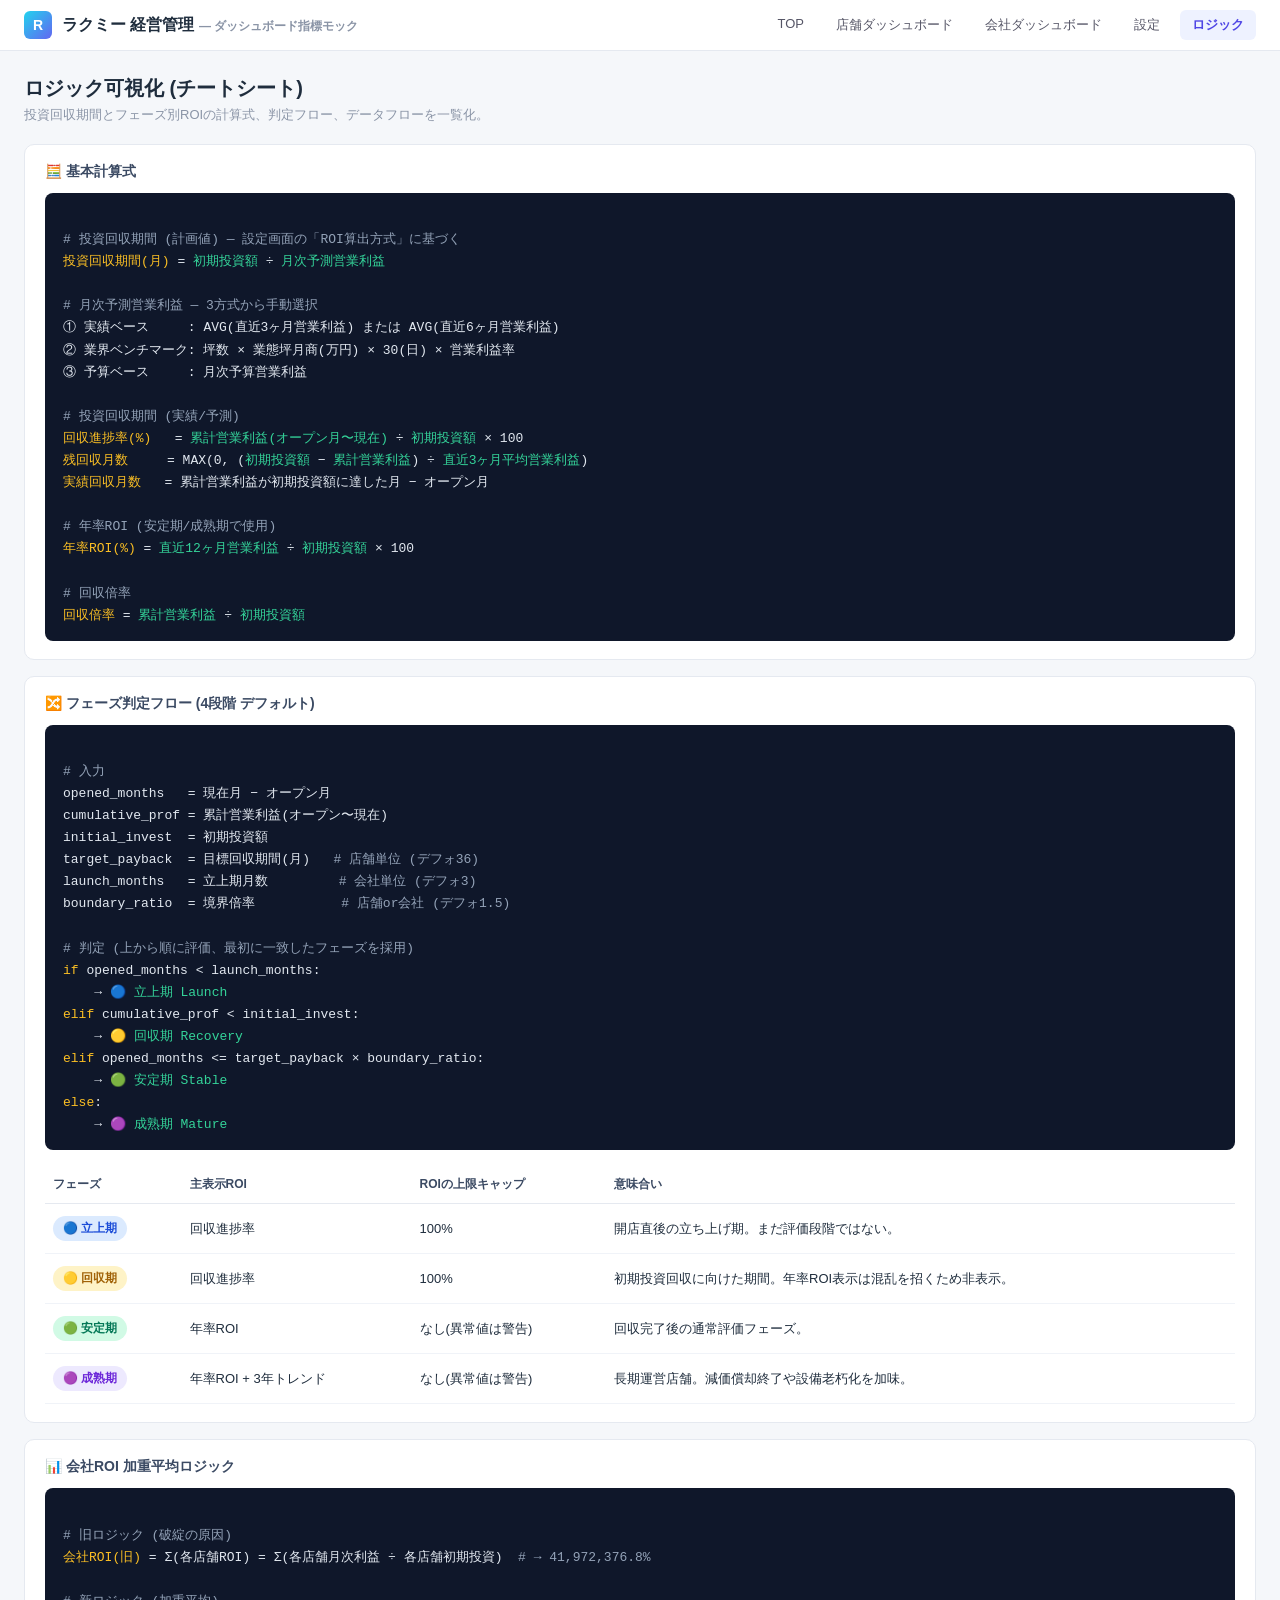
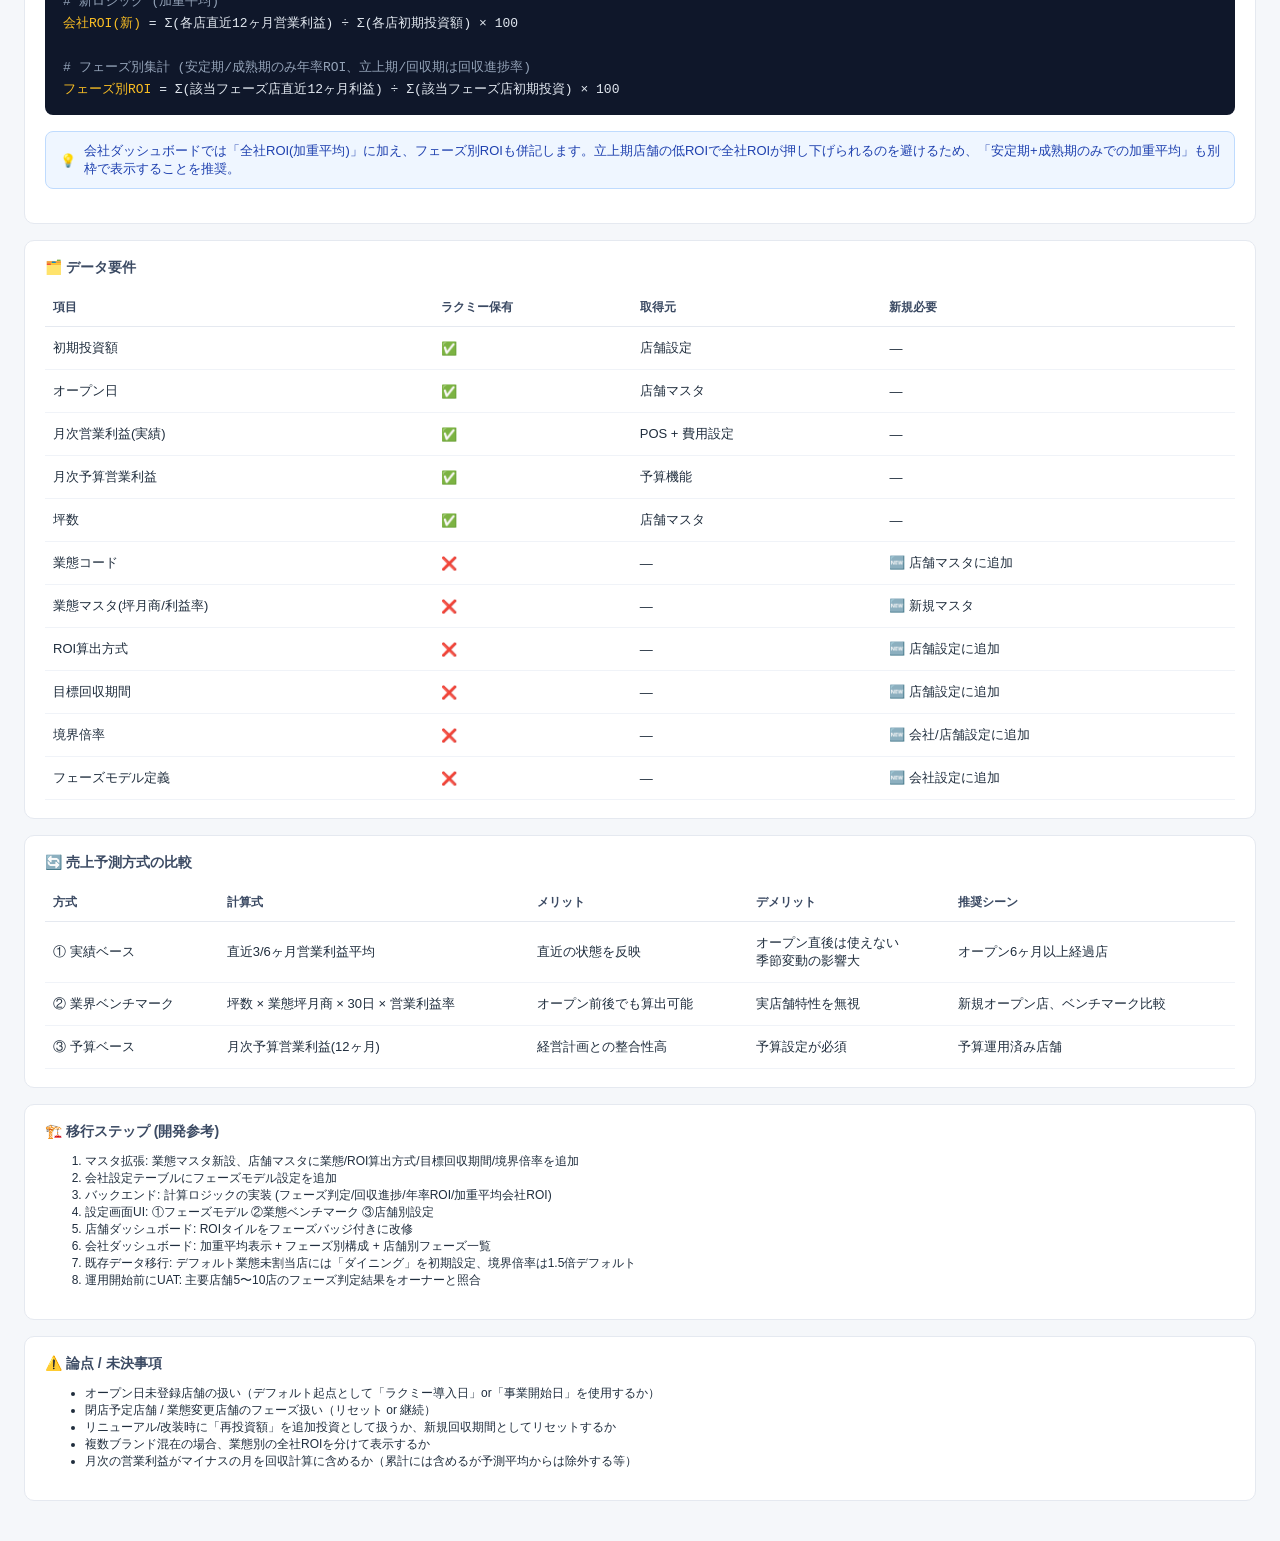
==== logic-cheatsheet.html @ 65748db6 "feat: フェーズ別ROI仕様モック 初版 現行ROIロジック(単月営業利益÷初期投資)の構造破綻(41,972,376.8%等)を解決するため、 投資回収期間ベースのフェーズ別ROI表示仕様を提案" ====
<!doctype html>
<html lang="ja">
<head>
<meta charset="utf-8">
<meta name="viewport" content="width=device-width,initial-scale=1">
<title>ロジック可視化 | フェーズ別ROIモック</title>
<link rel="stylesheet" href="assets/style.css">
</head>
<body>

<div class="topbar">
  <div class="brand">
    <span class="logo">R</span>
    <span>ラクミー 経営管理 <span class="muted small">— ダッシュボード指標モック</span></span>
  </div>
  <nav>
    <a href="index.html">TOP</a>
    <a href="shop-dashboard.html">店舗ダッシュボード</a>
    <a href="company-dashboard.html">会社ダッシュボード</a>
    <a href="settings.html">設定</a>
    <a href="logic-cheatsheet.html" class="active">ロジック</a>
  </nav>
</div>

<div class="page">
  <h1 class="page-title">ロジック可視化 (チートシート)</h1>
  <p class="page-sub">投資回収期間とフェーズ別ROIの計算式、判定フロー、データフローを一覧化。</p>

  <div class="card">
    <h2>🧮 基本計算式</h2>
    <div class="formula">
<span class="c"># 投資回収期間 (計画値) — 設定画面の「ROI算出方式」に基づく</span>
<span class="k">投資回収期間(月)</span> = <span class="n">初期投資額</span> ÷ <span class="n">月次予測営業利益</span>

<span class="c"># 月次予測営業利益 — 3方式から手動選択</span>
① 実績ベース     : AVG(直近3ヶ月営業利益) または AVG(直近6ヶ月営業利益)
② 業界ベンチマーク: 坪数 × 業態坪月商(万円) × 30(日) × 営業利益率
③ 予算ベース     : 月次予算営業利益

<span class="c"># 投資回収期間 (実績/予測)</span>
<span class="k">回収進捗率(%)</span>   = <span class="n">累計営業利益(オープン月〜現在)</span> ÷ <span class="n">初期投資額</span> × 100
<span class="k">残回収月数</span>     = MAX(0, (<span class="n">初期投資額</span> − <span class="n">累計営業利益</span>) ÷ <span class="n">直近3ヶ月平均営業利益</span>)
<span class="k">実績回収月数</span>   = 累計営業利益が初期投資額に達した月 − オープン月

<span class="c"># 年率ROI (安定期/成熟期で使用)</span>
<span class="k">年率ROI(%)</span> = <span class="n">直近12ヶ月営業利益</span> ÷ <span class="n">初期投資額</span> × 100

<span class="c"># 回収倍率</span>
<span class="k">回収倍率</span> = <span class="n">累計営業利益</span> ÷ <span class="n">初期投資額</span>
</div>
  </div>

  <div class="card">
    <h2>🔀 フェーズ判定フロー (4段階 デフォルト)</h2>
    <div class="formula">
<span class="c"># 入力</span>
opened_months   = 現在月 − オープン月
cumulative_prof = 累計営業利益(オープン〜現在)
initial_invest  = 初期投資額
target_payback  = 目標回収期間(月)   <span class="c"># 店舗単位 (デフォ36)</span>
launch_months   = 立上期月数         <span class="c"># 会社単位 (デフォ3)</span>
boundary_ratio  = 境界倍率           <span class="c"># 店舗or会社 (デフォ1.5)</span>

<span class="c"># 判定 (上から順に評価、最初に一致したフェーズを採用)</span>
<span class="k">if</span> opened_months &lt; launch_months:
    → <span class="n">🔵 立上期 Launch</span>
<span class="k">elif</span> cumulative_prof &lt; initial_invest:
    → <span class="n">🟡 回収期 Recovery</span>
<span class="k">elif</span> opened_months &lt;= target_payback × boundary_ratio:
    → <span class="n">🟢 安定期 Stable</span>
<span class="k">else</span>:
    → <span class="n">🟣 成熟期 Mature</span>
</div>

    <div class="mt-16">
      <table class="data">
        <thead>
          <tr><th>フェーズ</th><th>主表示ROI</th><th>ROIの上限キャップ</th><th>意味合い</th></tr>
        </thead>
        <tbody>
          <tr>
            <td><span class="phase-badge phase-launch">🔵 立上期</span></td>
            <td>回収進捗率</td>
            <td>100%</td>
            <td>開店直後の立ち上げ期。まだ評価段階ではない。</td>
          </tr>
          <tr>
            <td><span class="phase-badge phase-recovery">🟡 回収期</span></td>
            <td>回収進捗率</td>
            <td>100%</td>
            <td>初期投資回収に向けた期間。年率ROI表示は混乱を招くため非表示。</td>
          </tr>
          <tr>
            <td><span class="phase-badge phase-stable">🟢 安定期</span></td>
            <td>年率ROI</td>
            <td>なし(異常値は警告)</td>
            <td>回収完了後の通常評価フェーズ。</td>
          </tr>
          <tr>
            <td><span class="phase-badge phase-mature">🟣 成熟期</span></td>
            <td>年率ROI + 3年トレンド</td>
            <td>なし(異常値は警告)</td>
            <td>長期運営店舗。減価償却終了や設備老朽化を加味。</td>
          </tr>
        </tbody>
      </table>
    </div>
  </div>

  <div class="card">
    <h2>📊 会社ROI 加重平均ロジック</h2>
    <div class="formula">
<span class="c"># 旧ロジック (破綻の原因)</span>
<span class="k">会社ROI(旧)</span> = Σ(各店舗ROI) = Σ(各店舗月次利益 ÷ 各店舗初期投資)  <span class="c"># → 41,972,376.8%</span>

<span class="c"># 新ロジック (加重平均)</span>
<span class="k">会社ROI(新)</span> = Σ(各店直近12ヶ月営業利益) ÷ Σ(各店初期投資額) × 100

<span class="c"># フェーズ別集計 (安定期/成熟期のみ年率ROI、立上期/回収期は回収進捗率)</span>
<span class="k">フェーズ別ROI</span> = Σ(該当フェーズ店直近12ヶ月利益) ÷ Σ(該当フェーズ店初期投資) × 100
</div>

    <div class="info-banner mt-16">
      <span>💡</span>
      <span>会社ダッシュボードでは「全社ROI(加重平均)」に加え、フェーズ別ROIも併記します。立上期店舗の低ROIで全社ROIが押し下げられるのを避けるため、「安定期+成熟期のみでの加重平均」も別枠で表示することを推奨。</span>
    </div>
  </div>

  <div class="card">
    <h2>🗂️ データ要件</h2>
    <table class="data">
      <thead>
        <tr><th>項目</th><th>ラクミー保有</th><th>取得元</th><th>新規必要</th></tr>
      </thead>
      <tbody>
        <tr><td>初期投資額</td><td>✅</td><td>店舗設定</td><td>—</td></tr>
        <tr><td>オープン日</td><td>✅</td><td>店舗マスタ</td><td>—</td></tr>
        <tr><td>月次営業利益(実績)</td><td>✅</td><td>POS + 費用設定</td><td>—</td></tr>
        <tr><td>月次予算営業利益</td><td>✅</td><td>予算機能</td><td>—</td></tr>
        <tr><td>坪数</td><td>✅</td><td>店舗マスタ</td><td>—</td></tr>
        <tr><td>業態コード</td><td>❌</td><td>—</td><td>🆕 店舗マスタに追加</td></tr>
        <tr><td>業態マスタ(坪月商/利益率)</td><td>❌</td><td>—</td><td>🆕 新規マスタ</td></tr>
        <tr><td>ROI算出方式</td><td>❌</td><td>—</td><td>🆕 店舗設定に追加</td></tr>
        <tr><td>目標回収期間</td><td>❌</td><td>—</td><td>🆕 店舗設定に追加</td></tr>
        <tr><td>境界倍率</td><td>❌</td><td>—</td><td>🆕 会社/店舗設定に追加</td></tr>
        <tr><td>フェーズモデル定義</td><td>❌</td><td>—</td><td>🆕 会社設定に追加</td></tr>
      </tbody>
    </table>
  </div>

  <div class="card">
    <h2>🔄 売上予測方式の比較</h2>
    <table class="data">
      <thead>
        <tr>
          <th>方式</th><th>計算式</th><th>メリット</th><th>デメリット</th><th>推奨シーン</th>
        </tr>
      </thead>
      <tbody>
        <tr>
          <td>① 実績ベース</td>
          <td>直近3/6ヶ月営業利益平均</td>
          <td>直近の状態を反映</td>
          <td>オープン直後は使えない<br>季節変動の影響大</td>
          <td>オープン6ヶ月以上経過店</td>
        </tr>
        <tr>
          <td>② 業界ベンチマーク</td>
          <td>坪数 × 業態坪月商 × 30日 × 営業利益率</td>
          <td>オープン前後でも算出可能</td>
          <td>実店舗特性を無視</td>
          <td>新規オープン店、ベンチマーク比較</td>
        </tr>
        <tr>
          <td>③ 予算ベース</td>
          <td>月次予算営業利益(12ヶ月)</td>
          <td>経営計画との整合性高</td>
          <td>予算設定が必須</td>
          <td>予算運用済み店舗</td>
        </tr>
      </tbody>
    </table>
  </div>

  <div class="card">
    <h2>🏗️ 移行ステップ (開発参考)</h2>
    <ol class="small">
      <li>マスタ拡張: 業態マスタ新設、店舗マスタに業態/ROI算出方式/目標回収期間/境界倍率を追加</li>
      <li>会社設定テーブルにフェーズモデル設定を追加</li>
      <li>バックエンド: 計算ロジックの実装 (フェーズ判定/回収進捗/年率ROI/加重平均会社ROI)</li>
      <li>設定画面UI: ①フェーズモデル ②業態ベンチマーク ③店舗別設定</li>
      <li>店舗ダッシュボード: ROIタイルをフェーズバッジ付きに改修</li>
      <li>会社ダッシュボード: 加重平均表示 + フェーズ別構成 + 店舗別フェーズ一覧</li>
      <li>既存データ移行: デフォルト業態未割当店には「ダイニング」を初期設定、境界倍率は1.5倍デフォルト</li>
      <li>運用開始前にUAT: 主要店舗5〜10店のフェーズ判定結果をオーナーと照合</li>
    </ol>
  </div>

  <div class="card">
    <h2>⚠️ 論点 / 未決事項</h2>
    <ul class="small">
      <li>オープン日未登録店舗の扱い（デフォルト起点として「ラクミー導入日」or「事業開始日」を使用するか）</li>
      <li>閉店予定店舗 / 業態変更店舗のフェーズ扱い（リセット or 継続）</li>
      <li>リニューアル/改装時に「再投資額」を追加投資として扱うか、新規回収期間としてリセットするか</li>
      <li>複数ブランド混在の場合、業態別の全社ROIを分けて表示するか</li>
      <li>月次の営業利益がマイナスの月を回収計算に含めるか（累計には含めるが予測平均からは除外する等）</li>
    </ul>
  </div>

</div>
</body>
</html>
---- assets/style.css ----
* { box-sizing: border-box; }
body {
  font-family: -apple-system, BlinkMacSystemFont, "Hiragino Sans", "Segoe UI", sans-serif;
  margin: 0;
  background: #f5f7fa;
  color: #1f2d3d;
}
.topbar {
  background: #fff;
  border-bottom: 1px solid #e5e9f0;
  padding: 10px 24px;
  display: flex;
  align-items: center;
  justify-content: space-between;
  position: sticky;
  top: 0;
  z-index: 10;
}
.topbar .brand {
  display: flex;
  align-items: center;
  gap: 10px;
  font-weight: 700;
}
.topbar .brand .logo {
  width: 28px; height: 28px;
  background: linear-gradient(135deg,#22d3ee,#6366f1);
  border-radius: 6px;
  display: inline-flex; align-items: center; justify-content: center;
  color: #fff; font-size: 14px;
}
.topbar nav { display: flex; gap: 8px; }
.topbar nav a {
  padding: 6px 12px; border-radius: 6px;
  text-decoration: none; color: #556; font-size: 13px;
}
.topbar nav a.active { background: #eef2ff; color: #4f46e5; font-weight: 600; }
.topbar nav a:hover { background: #f0f2f7; }

.page { max-width: 1280px; margin: 0 auto; padding: 24px; }
.page-title { font-size: 20px; font-weight: 700; margin: 0 0 4px; }
.page-sub { color: #8a94a6; font-size: 13px; margin: 0 0 20px; }

.card {
  background: #fff;
  border: 1px solid #e5e9f0;
  border-radius: 10px;
  padding: 18px 20px;
  margin-bottom: 16px;
}
.card h2 { font-size: 14px; margin: 0 0 12px; color: #3b4a63; display: flex; align-items: center; gap: 6px; }
.card h2 .ico { color: #10b981; }

.grid { display: grid; gap: 12px; }
.grid-5 { grid-template-columns: repeat(5, 1fr); }
.grid-4 { grid-template-columns: repeat(4, 1fr); }
.grid-3 { grid-template-columns: repeat(3, 1fr); }
.grid-2 { grid-template-columns: repeat(2, 1fr); }

.tile {
  background: #fff;
  border: 1px solid #e5e9f0;
  border-radius: 10px;
  padding: 14px 16px;
}
.tile .lbl {
  font-size: 12px; color: #8a94a6; display: flex; align-items: center; justify-content: space-between;
}
.tile .val {
  font-size: 22px; font-weight: 700; margin-top: 6px;
}
.tile .sub {
  font-size: 11px; color: #8a94a6; margin-top: 4px;
}
.badge-mini {
  font-size: 10px; background: #f1f4f9; color: #5a6a85;
  padding: 2px 6px; border-radius: 4px;
}

/* Phase badges */
.phase-badge {
  display: inline-flex; align-items: center; gap: 6px;
  font-size: 12px; font-weight: 600;
  padding: 4px 10px; border-radius: 999px;
}
.phase-launch   { background: #dbeafe; color: #1d4ed8; }
.phase-recovery { background: #fef3c7; color: #a16207; }
.phase-stable   { background: #d1fae5; color: #047857; }
.phase-mature   { background: #ede9fe; color: #6d28d9; }
.phase-decline  { background: #fee2e2; color: #b91c1c; }

.dot {
  width: 8px; height: 8px; border-radius: 50%; display: inline-block;
}
.dot-launch   { background: #3b82f6; }
.dot-recovery { background: #eab308; }
.dot-stable   { background: #10b981; }
.dot-mature   { background: #8b5cf6; }
.dot-decline  { background: #ef4444; }

/* ROI hero tile */
.roi-hero {
  background: linear-gradient(135deg, #fff 0%, #f8fafc 100%);
  border: 1px solid #e5e9f0;
  border-radius: 12px;
  padding: 20px;
  display: grid;
  grid-template-columns: 2fr 3fr;
  gap: 20px;
}
.roi-hero .main-val {
  font-size: 40px; font-weight: 800; line-height: 1; margin: 8px 0;
}
.roi-hero .lbl { color: #8a94a6; font-size: 12px; }
.roi-hero .phase-row { display: flex; align-items: center; gap: 8px; margin-bottom: 6px; }
.roi-hero .sub-grid {
  display: grid; grid-template-columns: 1fr 1fr; gap: 12px;
}
.roi-hero .sub-item { background: #fafbfd; border: 1px solid #edf1f7; padding: 10px 12px; border-radius: 8px; }
.roi-hero .sub-item .lbl-s { color: #8a94a6; font-size: 11px; }
.roi-hero .sub-item .val-s { font-size: 16px; font-weight: 700; margin-top: 2px; }

/* Progress bar */
.progress {
  background: #e5e9f0; border-radius: 999px; height: 10px; overflow: hidden;
  position: relative;
}
.progress > .bar {
  height: 100%; border-radius: 999px;
  background: linear-gradient(90deg, #10b981, #34d399);
}
.progress-labels {
  display: flex; justify-content: space-between;
  font-size: 11px; color: #8a94a6; margin-top: 4px;
}

/* Phase timeline */
.phase-timeline {
  display: grid;
  grid-template-columns: repeat(4, 1fr);
  gap: 4px;
  margin-top: 8px;
}
.phase-seg {
  height: 8px; border-radius: 4px;
  background: #e5e9f0;
  position: relative;
}
.phase-seg.active-launch   { background: #3b82f6; }
.phase-seg.active-recovery { background: #eab308; }
.phase-seg.active-stable   { background: #10b981; }
.phase-seg.active-mature   { background: #8b5cf6; }
.phase-seg-lbl {
  font-size: 10px; color: #8a94a6; text-align: center; margin-top: 4px;
}
.phase-seg-lbl.current { color: #1f2d3d; font-weight: 700; }

/* Table */
table.data {
  width: 100%; border-collapse: collapse; font-size: 13px;
}
table.data th {
  text-align: left; font-weight: 600; color: #3b4a63;
  padding: 10px 8px; border-bottom: 1px solid #e5e9f0;
  font-size: 12px;
}
table.data td {
  padding: 12px 8px; border-bottom: 1px solid #f0f3f8;
}
table.data tr:hover td { background: #fafbfd; }
table.data td.num { text-align: right; font-variant-numeric: tabular-nums; }
table.data .up { color: #059669; }
table.data .down { color: #dc2626; }

/* Buttons / forms */
.btn {
  display: inline-flex; align-items: center; gap: 6px;
  border: 1px solid #d8ddea; background: #fff; color: #3b4a63;
  padding: 7px 14px; border-radius: 6px; font-size: 13px; cursor: pointer;
  text-decoration: none;
}
.btn:hover { background: #f5f7fa; }
.btn-primary { background: #4f46e5; color: #fff; border-color: #4f46e5; }
.btn-primary:hover { background: #4338ca; }
.btn-sm { padding: 4px 10px; font-size: 12px; }
.btn-danger { color: #dc2626; border-color: #fecaca; }

input[type=text], input[type=number], input[type=date], select {
  width: 100%;
  padding: 7px 10px;
  border: 1px solid #d8ddea;
  border-radius: 6px;
  font-size: 13px;
  font-family: inherit;
  background: #fff;
}
label.field { display: block; margin-bottom: 12px; }
label.field > span { display: block; font-size: 12px; color: #5a6a85; margin-bottom: 4px; }

/* Tabs */
.tabs {
  display: flex; gap: 4px; border-bottom: 2px solid #e5e9f0; margin-bottom: 20px;
}
.tabs > a {
  padding: 10px 16px; text-decoration: none; color: #8a94a6;
  font-size: 13px; font-weight: 600; position: relative; top: 2px;
  border-bottom: 3px solid transparent;
}
.tabs > a.active {
  color: #4f46e5; border-bottom-color: #4f46e5;
}

.muted { color: #8a94a6; }
.warn-banner {
  background: #fef2f2; border: 1px solid #fecaca; color: #b91c1c;
  padding: 10px 14px; border-radius: 8px; font-size: 13px;
  margin-bottom: 16px;
  display: flex; gap: 8px; align-items: center;
}
.info-banner {
  background: #eff6ff; border: 1px solid #bfdbfe; color: #1e40af;
  padding: 10px 14px; border-radius: 8px; font-size: 13px;
  margin-bottom: 16px;
  display: flex; gap: 8px; align-items: center;
}

/* Donut / chart surrogate */
.donut {
  width: 120px; height: 120px; border-radius: 50%;
  background: conic-gradient(
    #3b82f6 0 10%,
    #eab308 10% 38%,
    #10b981 38% 83%,
    #8b5cf6 83% 100%
  );
  position: relative; display: inline-block;
}
.donut::after {
  content: ""; position: absolute; inset: 18px; background: #fff; border-radius: 50%;
}
.donut-center {
  position: absolute; inset: 0; display: flex; align-items: center; justify-content: center;
  flex-direction: column; z-index: 1;
}

/* Formula box */
.formula {
  background: #0f172a; color: #e2e8f0; border-radius: 8px;
  padding: 14px 18px; font-family: ui-monospace, SFMono-Regular, monospace;
  font-size: 13px; line-height: 1.7; white-space: pre-wrap;
  overflow-x: auto;
}
.formula .k { color: #fbbf24; }
.formula .n { color: #34d399; }
.formula .c { color: #94a3b8; }

.small { font-size: 12px; }
.flex { display: flex; gap: 8px; align-items: center; }
.space-between { justify-content: space-between; }
.mt-8 { margin-top: 8px; }
.mt-16 { margin-top: 16px; }
.mt-24 { margin-top: 24px; }
.mb-8 { margin-bottom: 8px; }
.mb-16 { margin-bottom: 16px; }
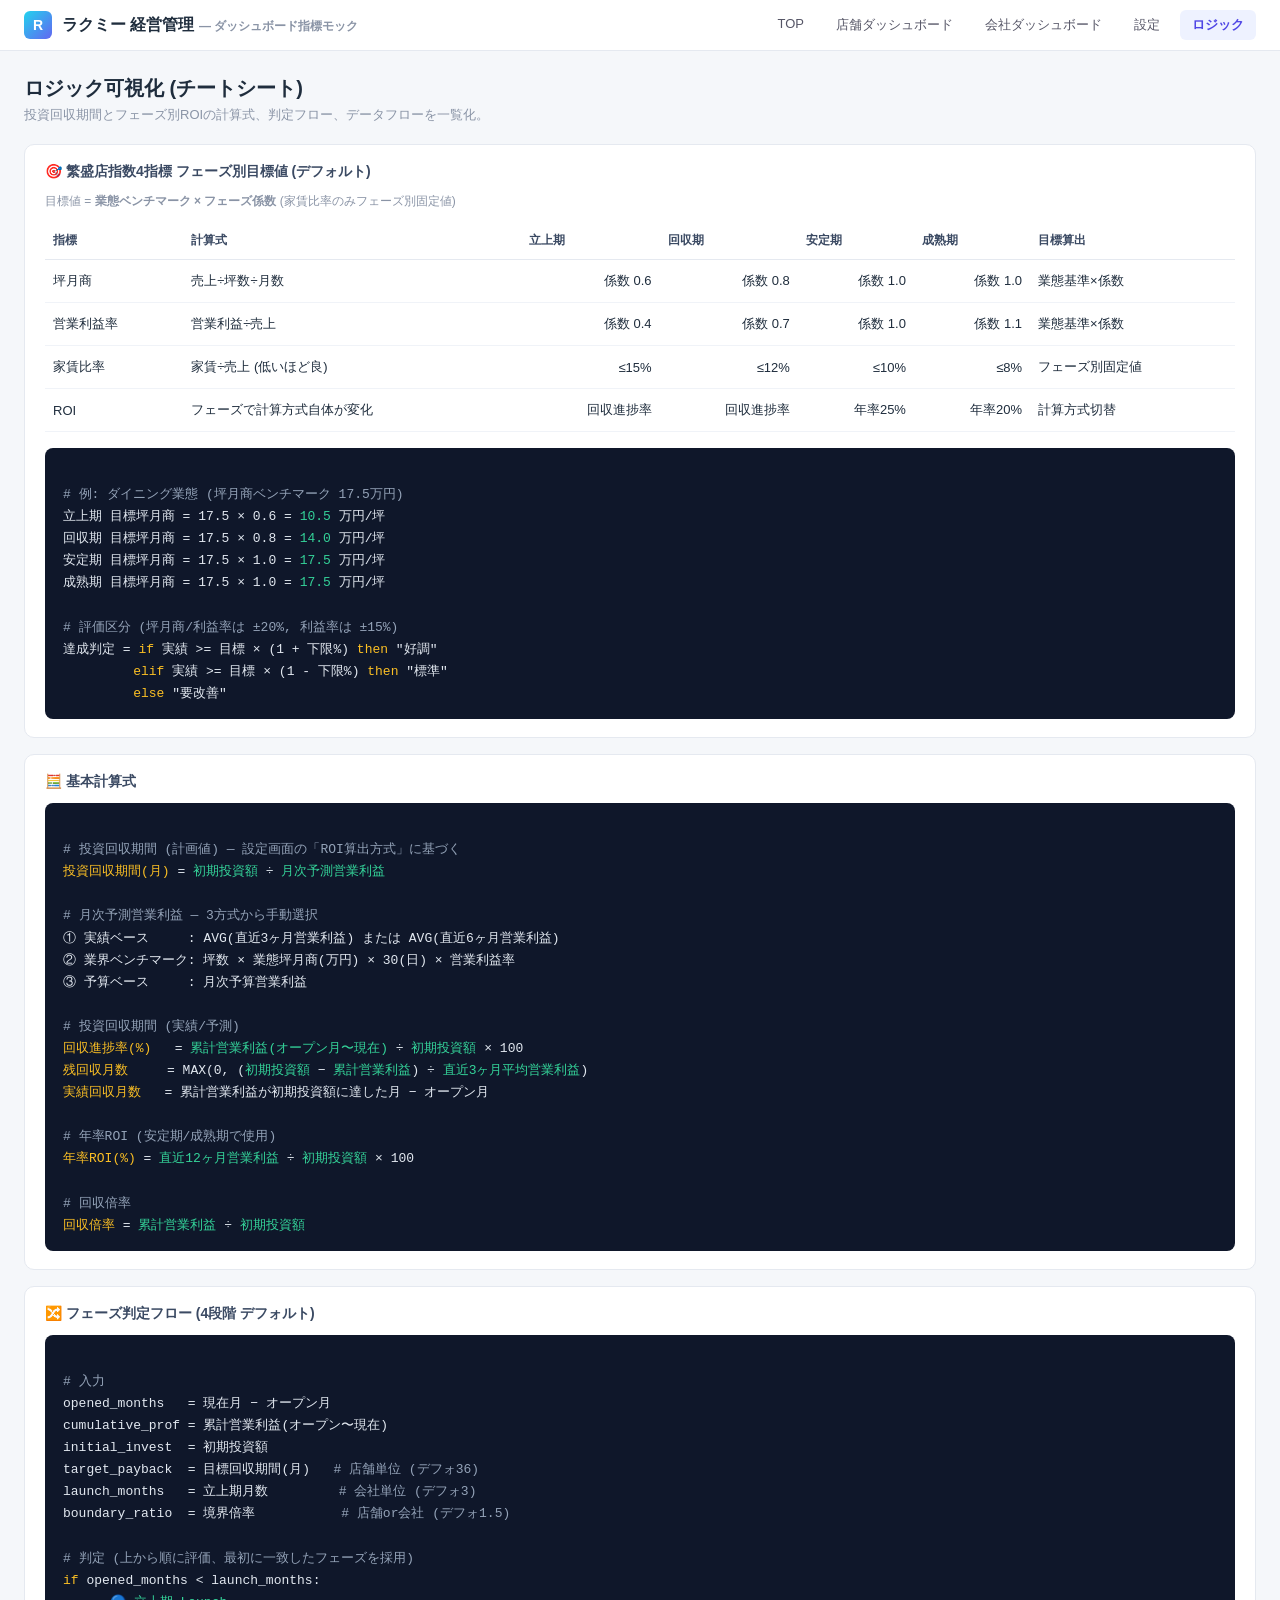
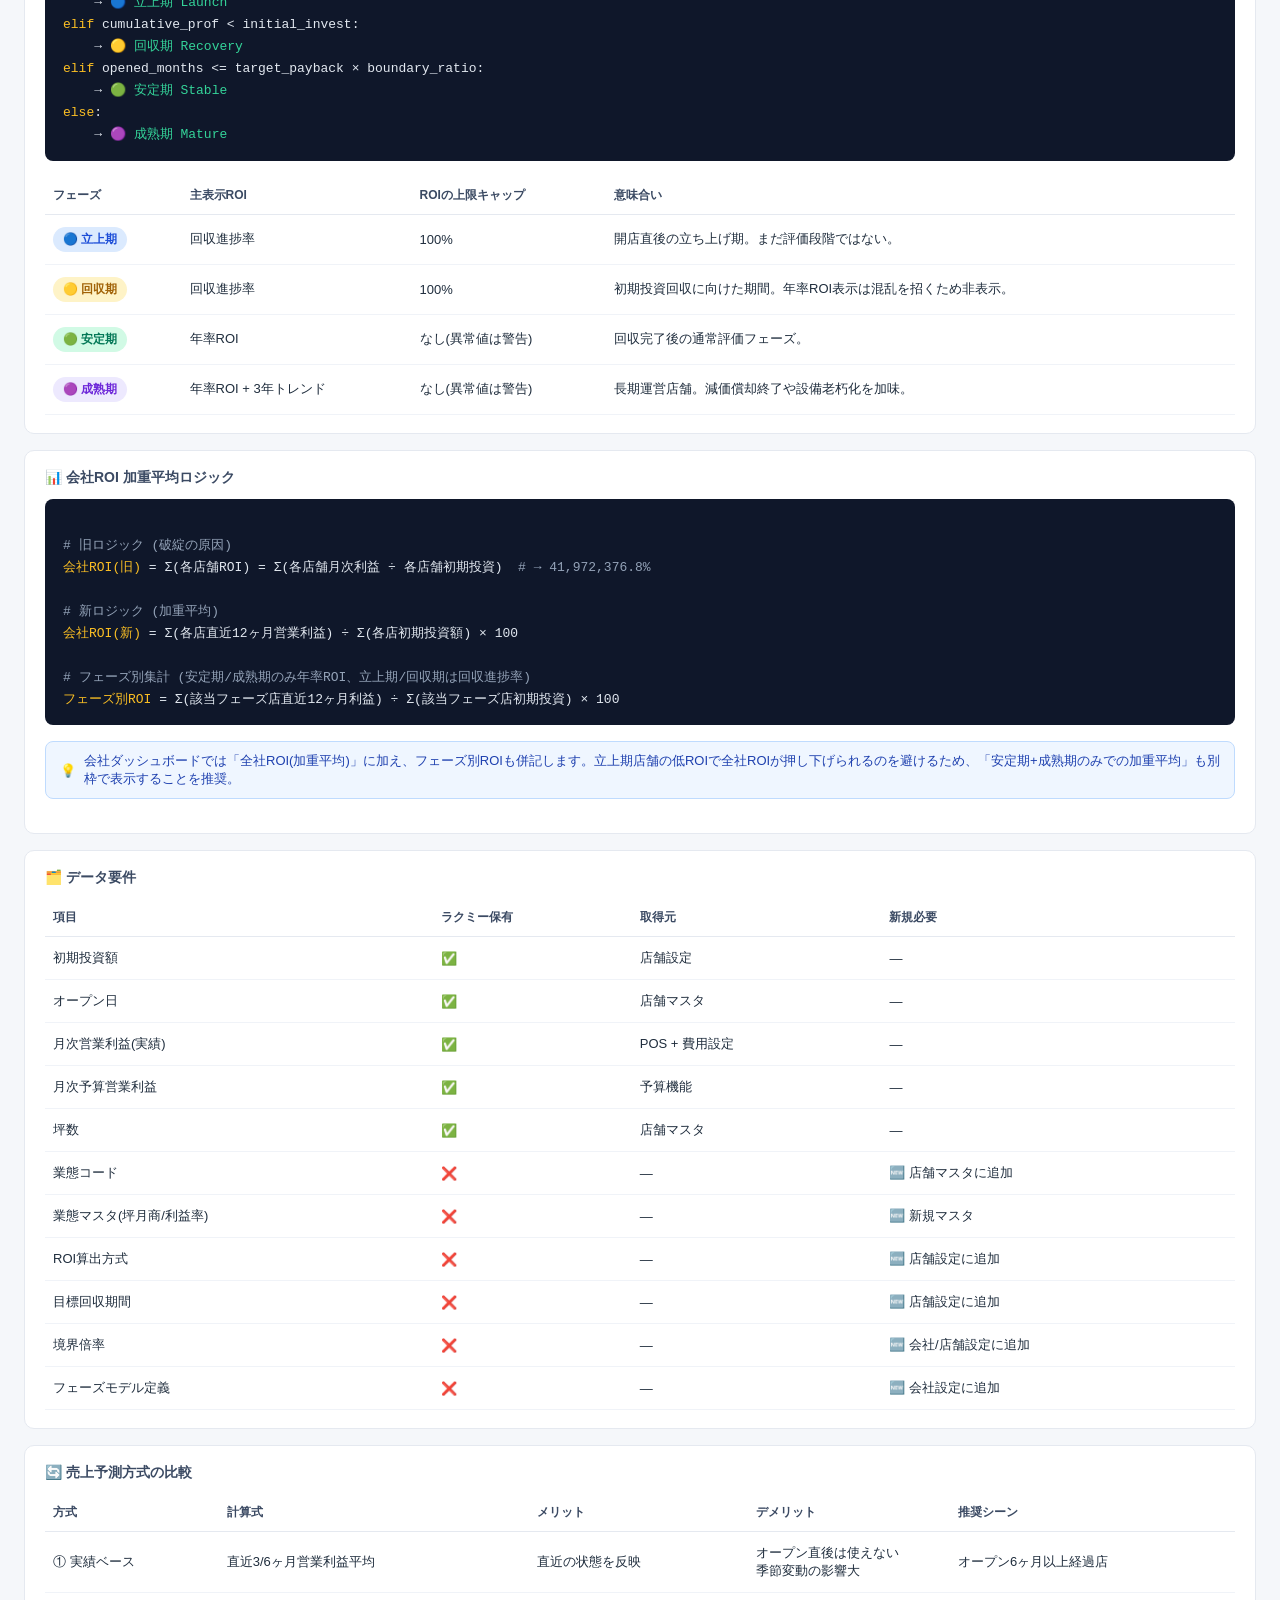
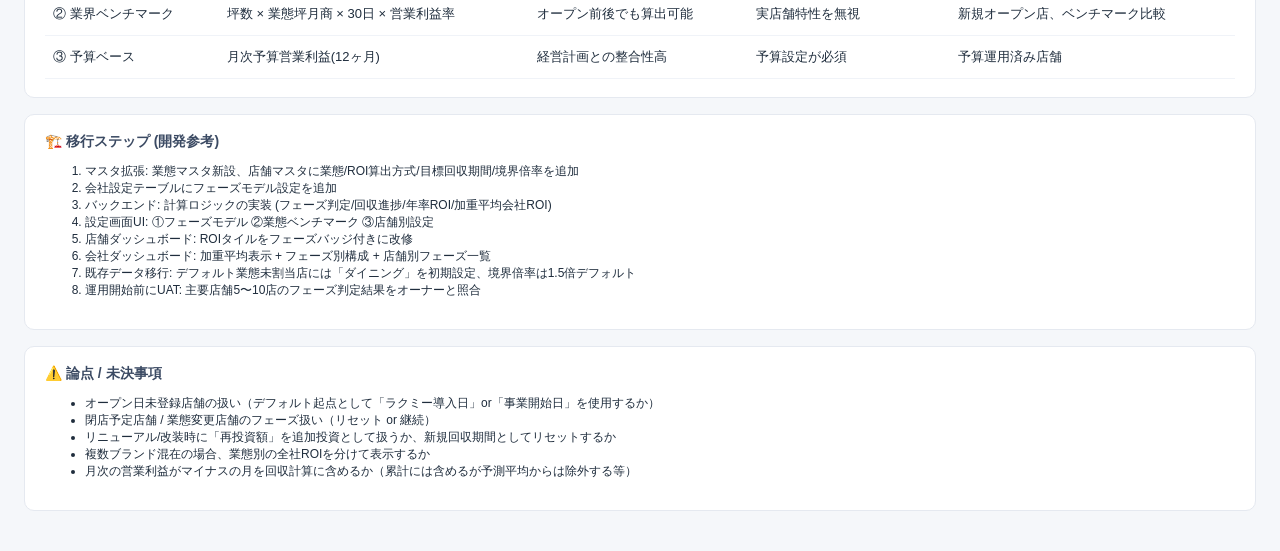
==== commit 2b201edd: "feat: 繁盛店指数4指標すべてをフェーズ別評価に拡張 ROI以外の繁盛店指数(坪月商/営業利益率/家賃比率)にもフェーズ別 目標値・評価方式を適用。ROIだけ特別扱いの不整合を解消。  変更内容:" ====
--- a/logic-cheatsheet.html
+++ b/logic-cheatsheet.html
@@ -25,6 +25,75 @@
 <div class="page">
   <h1 class="page-title">ロジック可視化 (チートシート)</h1>
   <p class="page-sub">投資回収期間とフェーズ別ROIの計算式、判定フロー、データフローを一覧化。</p>
+
+  <div class="card">
+    <h2>🎯 繁盛店指数4指標 フェーズ別目標値 (デフォルト)</h2>
+    <p class="small muted">目標値 = <strong>業態ベンチマーク × フェーズ係数</strong> (家賃比率のみフェーズ別固定値)</p>
+    <table class="data">
+      <thead>
+        <tr>
+          <th>指標</th>
+          <th>計算式</th>
+          <th class="num">立上期</th>
+          <th class="num">回収期</th>
+          <th class="num">安定期</th>
+          <th class="num">成熟期</th>
+          <th>目標算出</th>
+        </tr>
+      </thead>
+      <tbody>
+        <tr>
+          <td>坪月商</td>
+          <td>売上÷坪数÷月数</td>
+          <td class="num">係数 0.6</td>
+          <td class="num">係数 0.8</td>
+          <td class="num">係数 1.0</td>
+          <td class="num">係数 1.0</td>
+          <td>業態基準×係数</td>
+        </tr>
+        <tr>
+          <td>営業利益率</td>
+          <td>営業利益÷売上</td>
+          <td class="num">係数 0.4</td>
+          <td class="num">係数 0.7</td>
+          <td class="num">係数 1.0</td>
+          <td class="num">係数 1.1</td>
+          <td>業態基準×係数</td>
+        </tr>
+        <tr>
+          <td>家賃比率</td>
+          <td>家賃÷売上 (低いほど良)</td>
+          <td class="num">≤15%</td>
+          <td class="num">≤12%</td>
+          <td class="num">≤10%</td>
+          <td class="num">≤8%</td>
+          <td>フェーズ別固定値</td>
+        </tr>
+        <tr>
+          <td>ROI</td>
+          <td>フェーズで計算方式自体が変化</td>
+          <td class="num">回収進捗率</td>
+          <td class="num">回収進捗率</td>
+          <td class="num">年率25%</td>
+          <td class="num">年率20%</td>
+          <td>計算方式切替</td>
+        </tr>
+      </tbody>
+    </table>
+
+    <div class="formula mt-16">
+<span class="c"># 例: ダイニング業態 (坪月商ベンチマーク 17.5万円)</span>
+立上期 目標坪月商 = 17.5 × 0.6 = <span class="n">10.5</span> 万円/坪
+回収期 目標坪月商 = 17.5 × 0.8 = <span class="n">14.0</span> 万円/坪
+安定期 目標坪月商 = 17.5 × 1.0 = <span class="n">17.5</span> 万円/坪
+成熟期 目標坪月商 = 17.5 × 1.0 = <span class="n">17.5</span> 万円/坪
+
+<span class="c"># 評価区分 (坪月商/利益率は ±20%, 利益率は ±15%)</span>
+達成判定 = <span class="k">if</span> 実績 &gt;= 目標 × (1 + 下限%) <span class="k">then</span> "好調"
+         <span class="k">elif</span> 実績 &gt;= 目標 × (1 - 下限%) <span class="k">then</span> "標準"
+         <span class="k">else</span> "要改善"
+</div>
+  </div>
 
   <div class="card">
     <h2>🧮 基本計算式</h2>
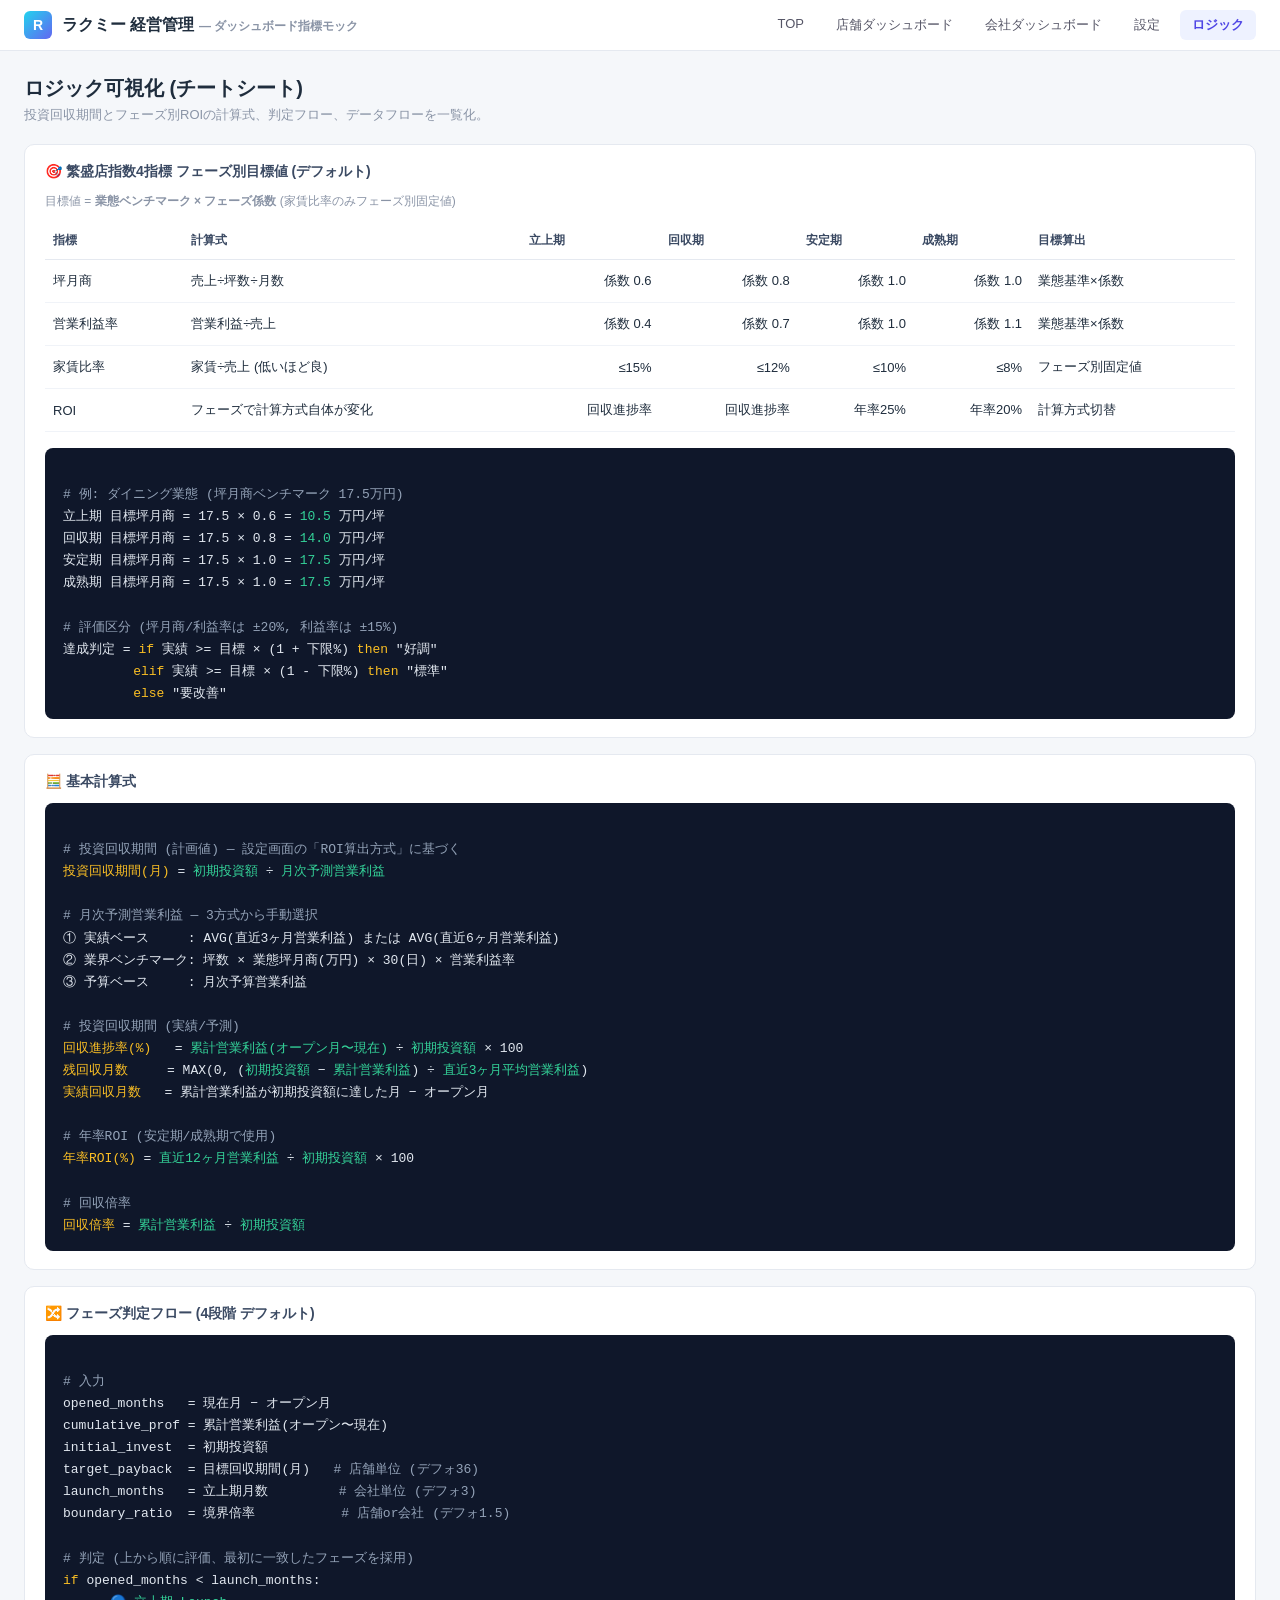
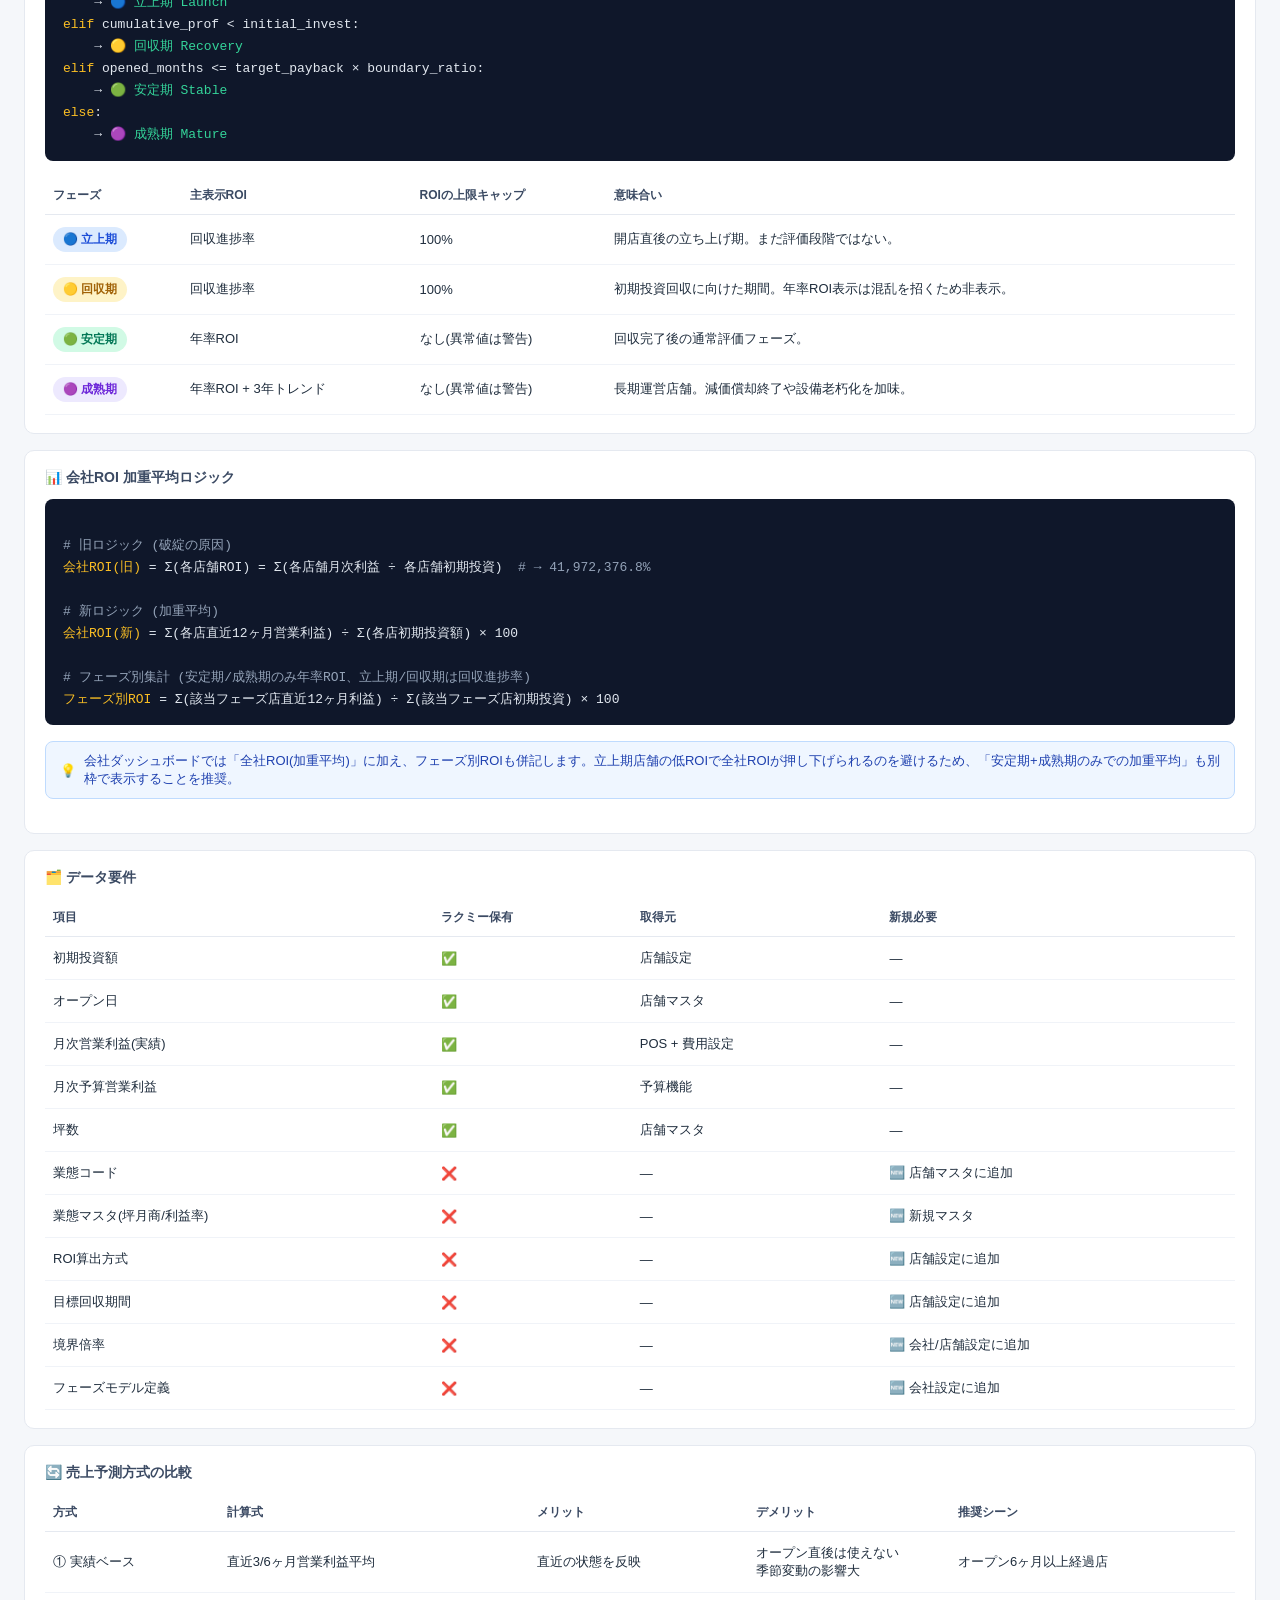
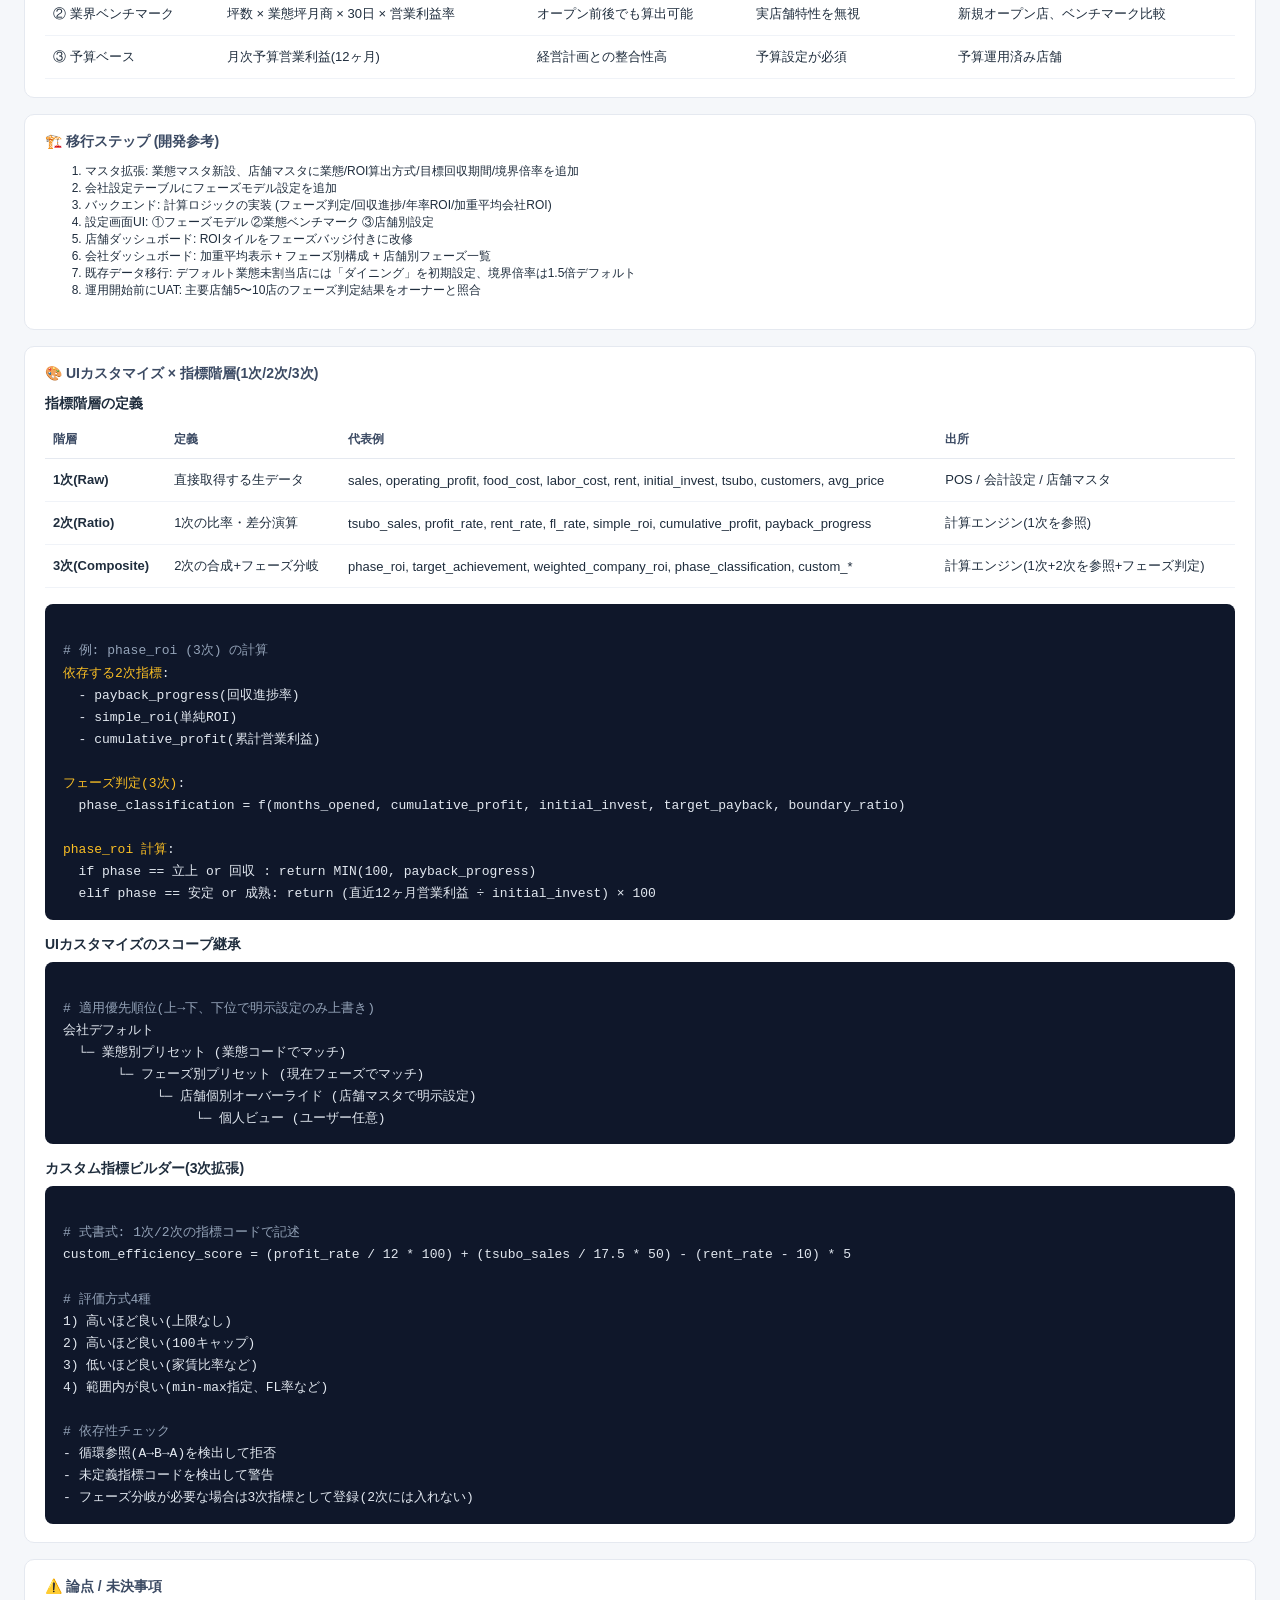
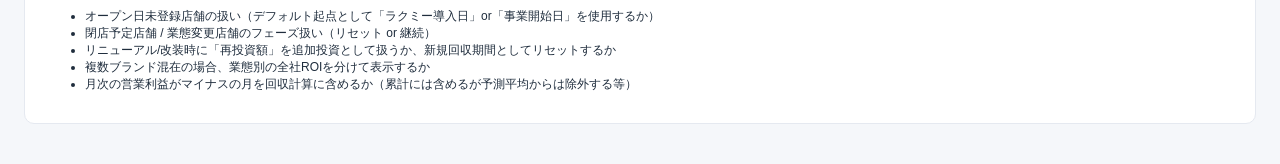
==== commit fb910c3c: "feat: UIカスタマイズ機能追加(V89/V69/V17対応、1次/2次/3次指標階層) - settings.htmlに⑤UIカスタマイズタブ追加   - 指標階層エクスプローラ(1次/2次/3" ====
--- a/logic-cheatsheet.html
+++ b/logic-cheatsheet.html
@@ -266,6 +266,78 @@
   </div>
 
   <div class="card">
+    <h2>🎨 UIカスタマイズ × 指標階層(1次/2次/3次)</h2>
+    <h3 style="margin:12px 0 8px;font-size:14px;">指標階層の定義</h3>
+    <table class="data">
+      <thead>
+        <tr><th>階層</th><th>定義</th><th>代表例</th><th>出所</th></tr>
+      </thead>
+      <tbody>
+        <tr>
+          <td><strong>1次(Raw)</strong></td>
+          <td>直接取得する生データ</td>
+          <td>sales, operating_profit, food_cost, labor_cost, rent, initial_invest, tsubo, customers, avg_price</td>
+          <td>POS / 会計設定 / 店舗マスタ</td>
+        </tr>
+        <tr>
+          <td><strong>2次(Ratio)</strong></td>
+          <td>1次の比率・差分演算</td>
+          <td>tsubo_sales, profit_rate, rent_rate, fl_rate, simple_roi, cumulative_profit, payback_progress</td>
+          <td>計算エンジン(1次を参照)</td>
+        </tr>
+        <tr>
+          <td><strong>3次(Composite)</strong></td>
+          <td>2次の合成+フェーズ分岐</td>
+          <td>phase_roi, target_achievement, weighted_company_roi, phase_classification, custom_*</td>
+          <td>計算エンジン(1次+2次を参照+フェーズ判定)</td>
+        </tr>
+      </tbody>
+    </table>
+
+    <div class="formula mt-16">
+<span class="c"># 例: phase_roi (3次) の計算</span>
+<span class="k">依存する2次指標</span>:
+  - payback_progress(回収進捗率)
+  - simple_roi(単純ROI)
+  - cumulative_profit(累計営業利益)
+
+<span class="k">フェーズ判定(3次)</span>:
+  phase_classification = f(months_opened, cumulative_profit, initial_invest, target_payback, boundary_ratio)
+
+<span class="k">phase_roi 計算</span>:
+  if phase == 立上 or 回収 : return MIN(100, payback_progress)
+  elif phase == 安定 or 成熟: return (直近12ヶ月営業利益 ÷ initial_invest) × 100
+</div>
+
+    <h3 style="margin:16px 0 8px;font-size:14px;">UIカスタマイズのスコープ継承</h3>
+    <div class="formula">
+<span class="c"># 適用優先順位(上→下、下位で明示設定のみ上書き)</span>
+会社デフォルト
+  └─ 業態別プリセット (業態コードでマッチ)
+       └─ フェーズ別プリセット (現在フェーズでマッチ)
+            └─ 店舗個別オーバーライド (店舗マスタで明示設定)
+                 └─ 個人ビュー (ユーザー任意)
+</div>
+
+    <h3 style="margin:16px 0 8px;font-size:14px;">カスタム指標ビルダー(3次拡張)</h3>
+    <div class="formula">
+<span class="c"># 式書式: 1次/2次の指標コードで記述</span>
+custom_efficiency_score = (profit_rate / 12 * 100) + (tsubo_sales / 17.5 * 50) - (rent_rate - 10) * 5
+
+<span class="c"># 評価方式4種</span>
+1) 高いほど良い(上限なし)
+2) 高いほど良い(100キャップ)
+3) 低いほど良い(家賃比率など)
+4) 範囲内が良い(min-max指定、FL率など)
+
+<span class="c"># 依存性チェック</span>
+- 循環参照(A→B→A)を検出して拒否
+- 未定義指標コードを検出して警告
+- フェーズ分岐が必要な場合は3次指標として登録(2次には入れない)
+</div>
+  </div>
+
+  <div class="card">
     <h2>⚠️ 論点 / 未決事項</h2>
     <ul class="small">
       <li>オープン日未登録店舗の扱い（デフォルト起点として「ラクミー導入日」or「事業開始日」を使用するか）</li>
--- a/assets/style.css
+++ b/assets/style.css
@@ -243,6 +243,104 @@
   flex-direction: column; z-index: 1;
 }
 
+/* View switcher (segmented control) */
+.seg-control {
+  display: inline-flex;
+  background: #f1f4f9;
+  border-radius: 8px;
+  padding: 3px;
+  gap: 2px;
+}
+.seg-control > button {
+  padding: 7px 14px;
+  border: none;
+  background: transparent;
+  border-radius: 6px;
+  cursor: pointer;
+  font-size: 13px;
+  color: #5a6a85;
+  font-weight: 500;
+}
+.seg-control > button.active {
+  background: #fff;
+  color: #1f2d3d;
+  box-shadow: 0 1px 3px rgba(0,0,0,0.08);
+  font-weight: 600;
+}
+
+/* Achievement badge */
+.ach {
+  display: inline-flex; align-items: center; gap: 4px;
+  padding: 2px 8px; border-radius: 4px; font-size: 11px; font-weight: 600;
+}
+.ach-good { background: #d1fae5; color: #047857; }
+.ach-mid  { background: #fef3c7; color: #92400e; }
+.ach-bad  { background: #fee2e2; color: #b91c1c; }
+.ach-na   { background: #f1f4f9; color: #8a94a6; }
+
+/* Matrix cells */
+.matrix {
+  display: grid;
+  gap: 4px;
+  font-size: 12px;
+}
+.matrix .cell {
+  border-radius: 6px;
+  padding: 10px 8px;
+  text-align: center;
+  min-height: 64px;
+  display: flex;
+  flex-direction: column;
+  justify-content: center;
+  color: #1f2d3d;
+}
+.matrix .cell .n { font-size: 16px; font-weight: 700; }
+.matrix .cell .s { font-size: 11px; margin-top: 2px; }
+.matrix .header { font-weight: 600; color: #3b4a63; padding: 8px; }
+.cell-0 { background: #f1f4f9; color: #8a94a6; }
+.cell-1 { background: #fee2e2; }    /* red     達成率  0-39% */
+.cell-2 { background: #fef3c7; }    /* orange  40-59% */
+.cell-3 { background: #d9f99d; }    /* lime    60-79% */
+.cell-4 { background: #86efac; }    /* green   80-100% */
+
+/* Cuisine group card */
+.cuisine-card {
+  border: 1px solid #e5e9f0;
+  border-radius: 10px;
+  padding: 14px 16px;
+  background: #fff;
+}
+.cuisine-head {
+  display: flex; justify-content: space-between; align-items: center;
+  margin-bottom: 10px; padding-bottom: 10px;
+  border-bottom: 1px dashed #e5e9f0;
+}
+.cuisine-head h3 { margin: 0; font-size: 14px; }
+.metric-row {
+  display: flex; justify-content: space-between; align-items: center;
+  padding: 6px 0; font-size: 13px;
+}
+.metric-row + .metric-row { border-top: 1px dotted #eef0f5; }
+.metric-row .metric-label { color: #5a6a85; }
+.metric-row .metric-value { font-weight: 600; font-variant-numeric: tabular-nums; }
+
+details.phase-accord {
+  border: 1px solid #e5e9f0;
+  border-radius: 10px;
+  padding: 0;
+  margin-bottom: 10px;
+  background: #fff;
+}
+details.phase-accord summary {
+  list-style: none;
+  padding: 14px 18px;
+  cursor: pointer;
+  display: flex; justify-content: space-between; align-items: center;
+}
+details.phase-accord summary::-webkit-details-marker { display: none; }
+details.phase-accord[open] summary { border-bottom: 1px solid #f0f3f8; }
+details.phase-accord .body { padding: 16px 18px; }
+
 /* Formula box */
 .formula {
   background: #0f172a; color: #e2e8f0; border-radius: 8px;
